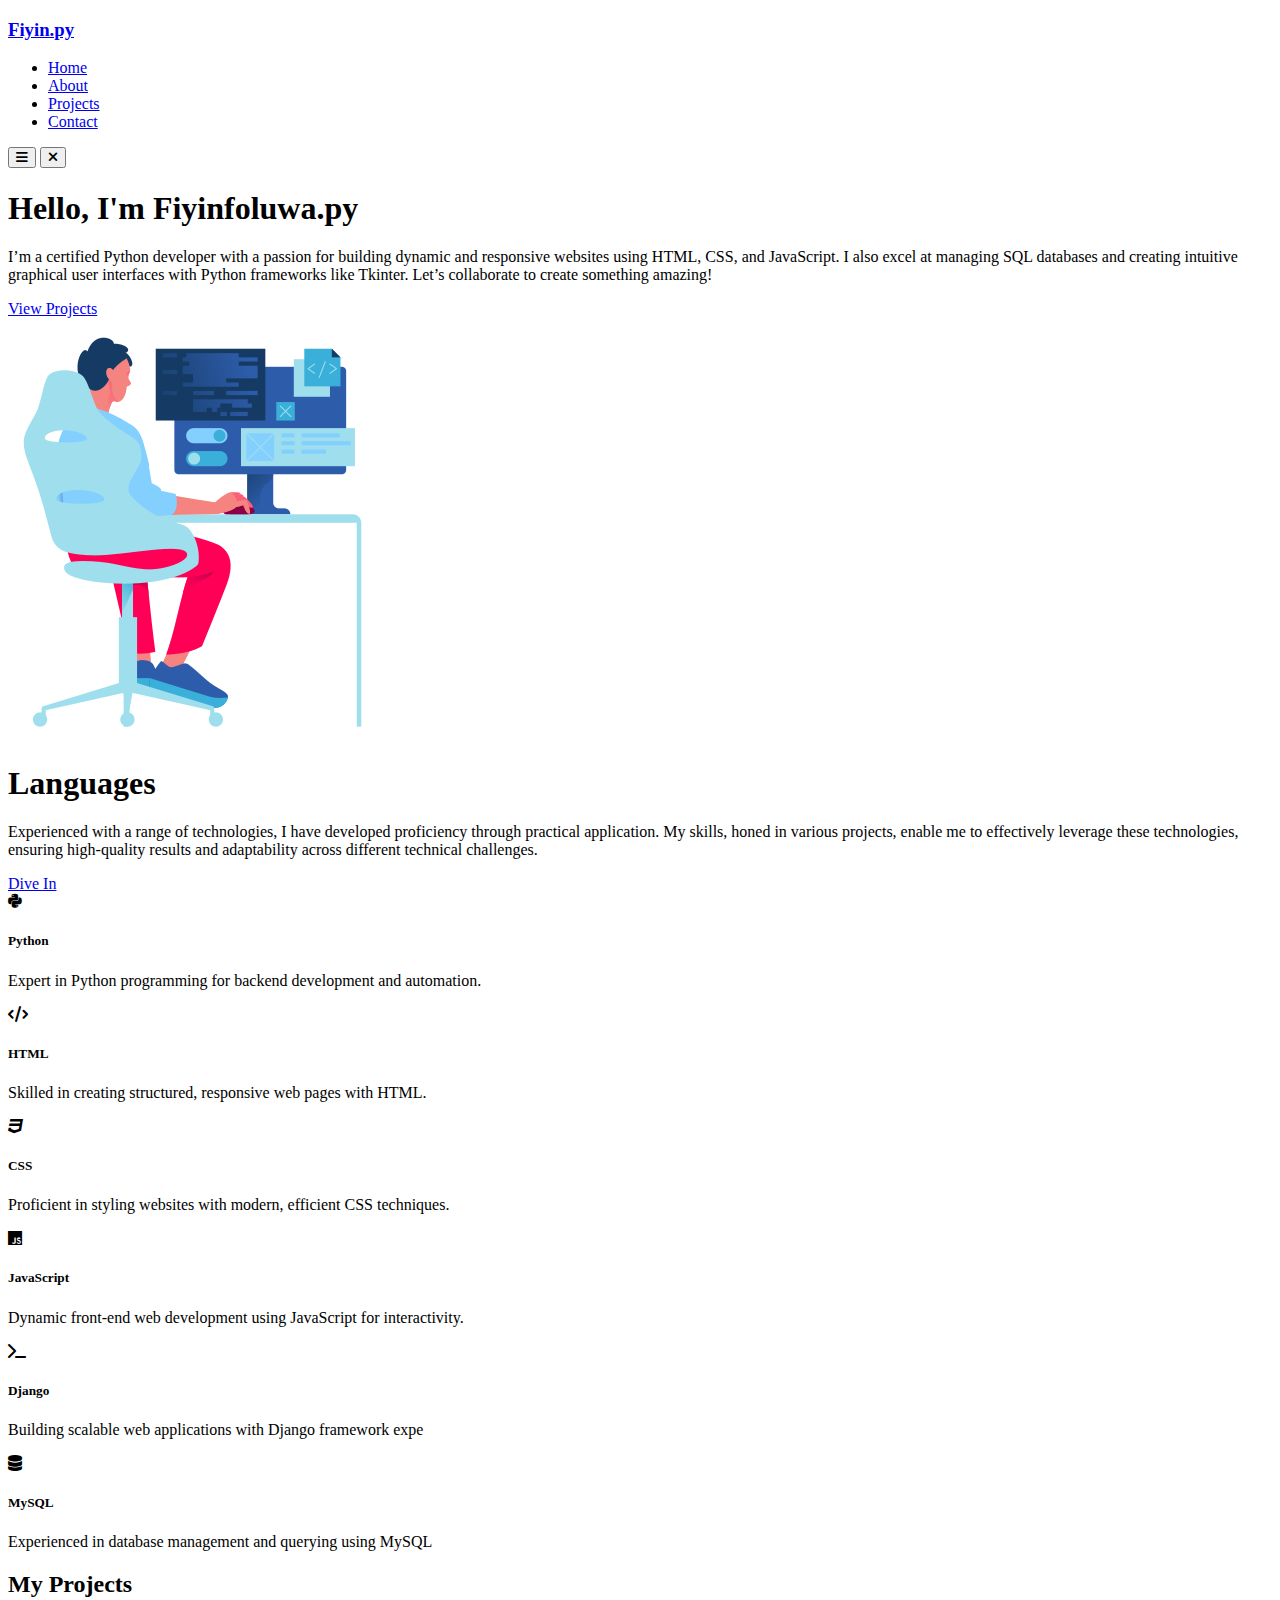
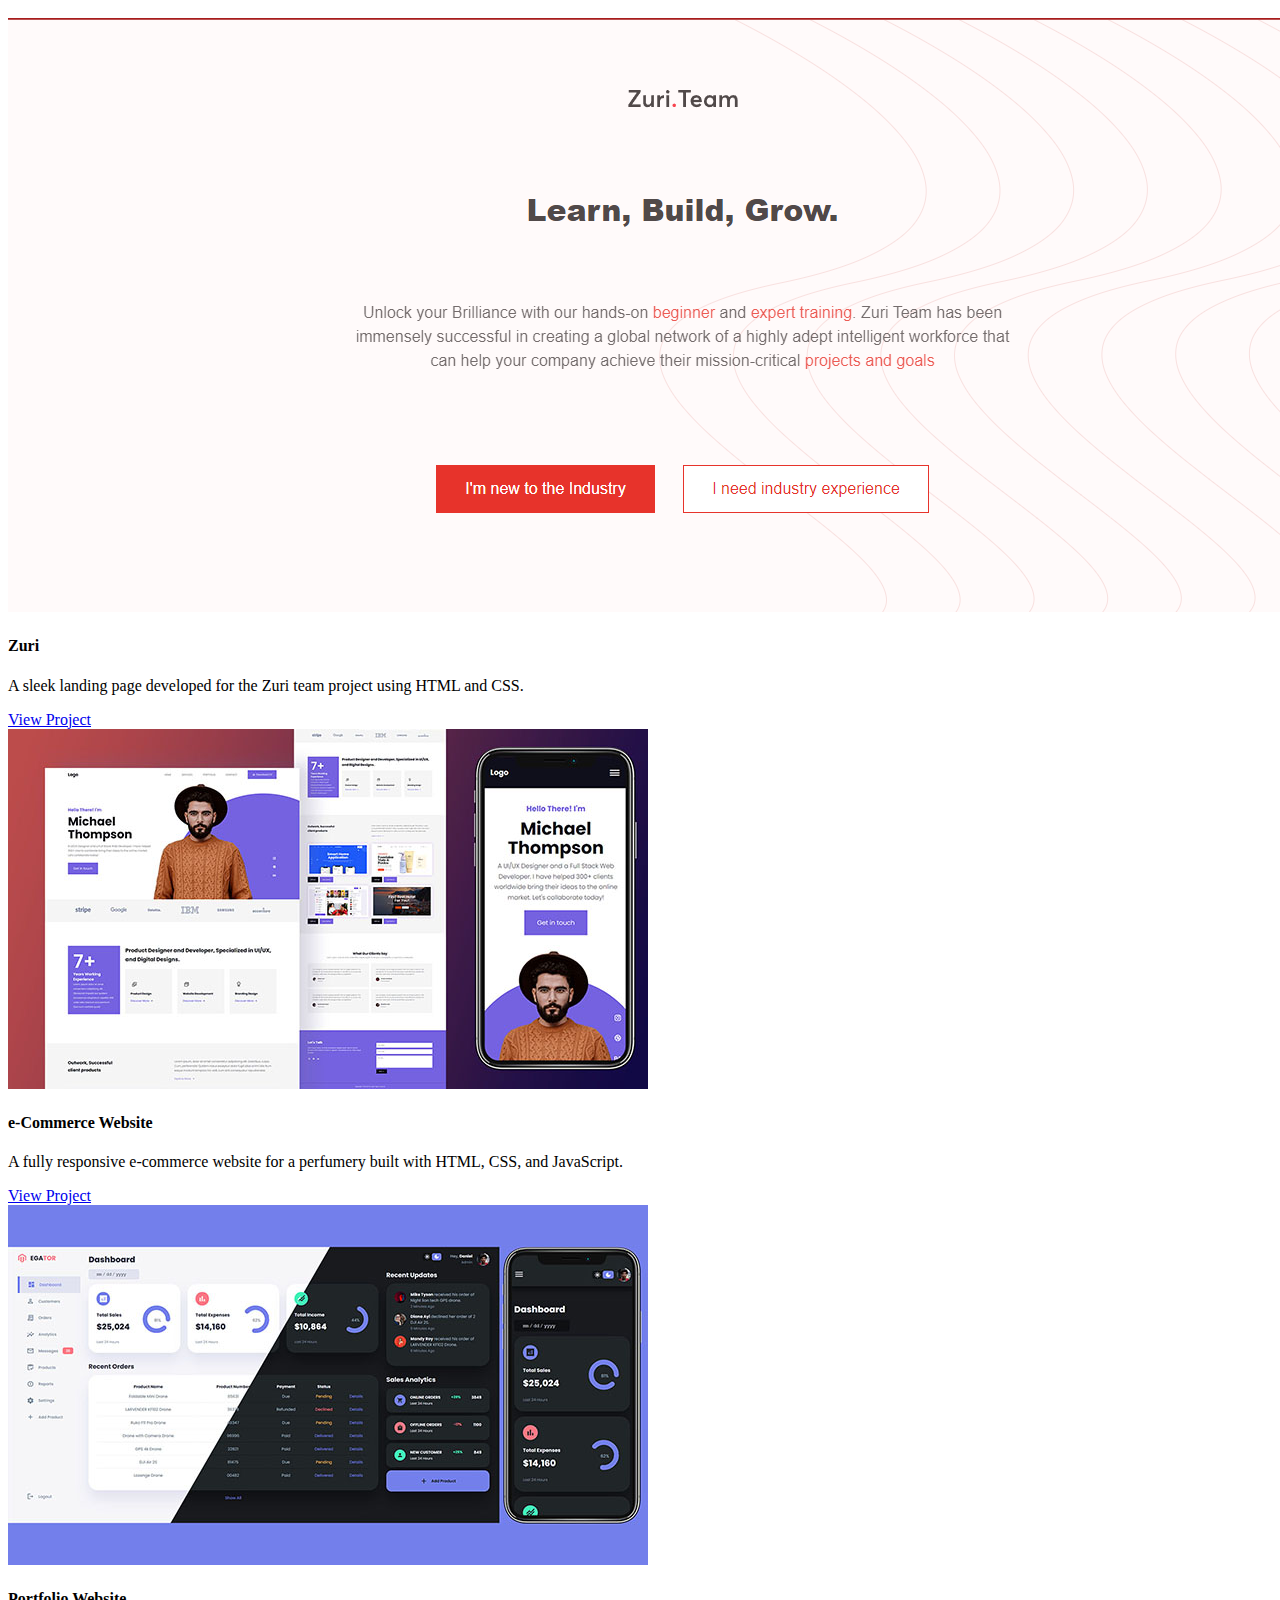
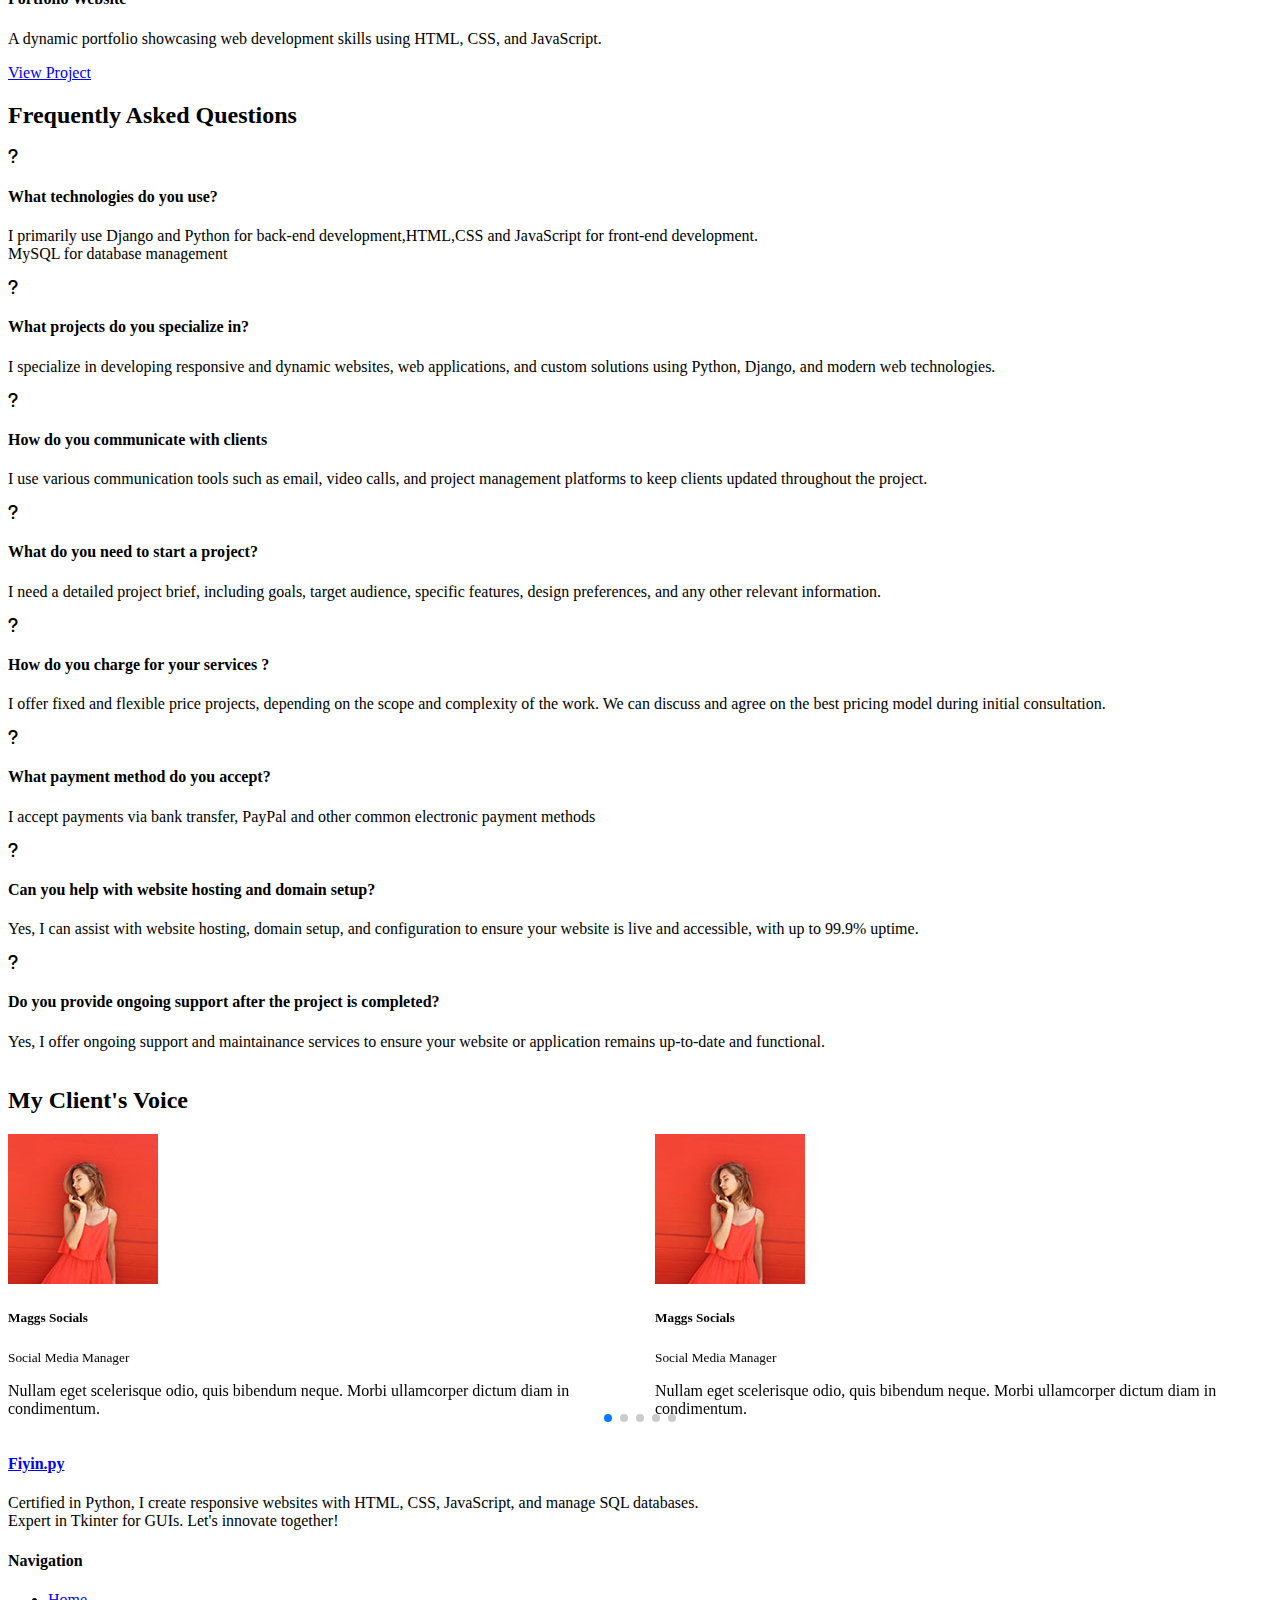
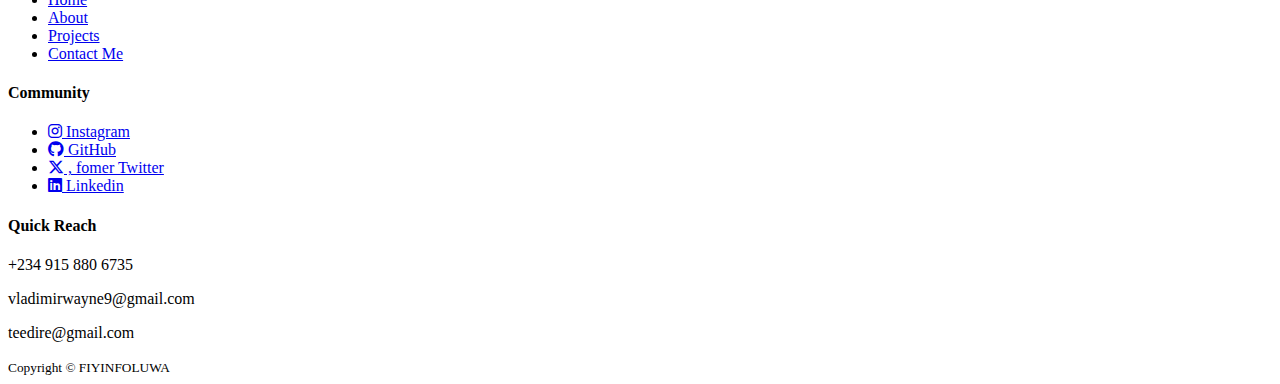
==== index.html @ 27f35bec "1st test run" ====
<!DOCTYPE html>
<html>

<head lang="en">
    <meta charset="utf-8">
    <meta http-equiv="X-UA-Compatible" content="IE=edge">
    <title>Fiyin - Home Page</title>
    <meta name="description" content="">
    <meta name="viewport" content="width=device-width, initial-scale=1">

    <!--font awesome cdn link-->
    <link rel="stylesheet" href="//cdnjs.cloudflare.com/ajax/libs/font-awesome/6.6.0/css/all.min.css">
    <!---Google fonts-->
    <style>
        @import url('https://fonts.googleapis.com/css2?family=Montserrat:ital,wght@0,100..900;1,100..900&display=swap');
    </style>
    <!--swiper js CDN-->
    <link rel="stylesheet" href="https://cdn.jsdelivr.net/npm/swiper@11/swiper-bundle.min.css" />


    <!-- CSS StyleSheet -->
    <link rel="stylesheet" href="/css/style.css">

</head>

<body>
    <nav>
        <div class="container nav__container">
            <a href="index.html">
                <h3>Fiyin.py</h3>
            </a>
            <ul class="nav__menu">
                <li><a href="index.html">Home</a></li>
                <li><a href="about.html">About</a></li>
                <li><a href="projects.html">Projects</a></li>
                <li><a href="contactMe.html">Contact</a></li>
            </ul>
            <button id="open_menu_icon"><i class="fa-solid fa-bars"></i></button>
            <button id="close_menu_icon"><i class="fa-solid fa-xmark"></i></button>
        </div>
    </nav>

    <!---------HEADER----------->
    <header>
        <div class="container header__container">
            <div class="header__left">
                <h1>Hello, I'm Fiyinfoluwa.py</h1>
                <p>I’m a certified Python developer with a passion for building dynamic and responsive websites using
                    HTML, CSS, and JavaScript. I also excel at managing SQL databases and creating intuitive graphical
                    user interfaces with Python frameworks like Tkinter. Let’s collaborate to create something amazing!
                </p>
                <a href="projects.html" class="btn btn-primary">View Projects</a>
            </div>
            <div class="header__right">
                <div class="header__right-image">
                    <img src="./images/headerIMG1.png" alt="">
                </div>
            </div>
        </div>
    </header>

    <!---------CATEGORIES----------->
    <section class="categories">
        <div class="container categories_container">
            <div class="categories_left">
                <h1>Languages</h1>
                <p>
                    Experienced with a range of technologies, I have developed proficiency through practical
                    application. My skills, honed in various projects, enable me to effectively leverage these
                    technologies, ensuring high-quality results and adaptability across different technical challenges.
                </p>
                <a href="about.html" class="btn btn-primary">Dive In</a>
            </div>
            <div class="categories_right">
                <article class="category">
                    <span class="category-icon"><i class="fab fa-python"></i></span>
                    <h5>Python</h5>
                    <p>Expert in Python programming for backend development and automation.</p>
                </article>


                <article class="category">
                    <span class="category-icon"><i class="fa-sharp fa-solid fa-code"></i></span>
                    <h5>HTML</h5>
                    <p>Skilled in creating structured, responsive web pages with HTML.</p>
                </article>


                <article class="category">
                    <span class="category-icon"><i class="fa-brands fa-css3"></i></span>
                    <h5>CSS</h5>
                    <p>Proficient in styling websites with modern, efficient CSS techniques.</p>
                </article>


                <article class="category">
                    <span class="category-icon"><i class="fa-brands fa-js"></i></span>
                    <h5>JavaScript</h5>
                    <p>Dynamic front-end web development using JavaScript for interactivity.</p>
                </article>


                <article class="category">
                    <span class="category-icon"><i class="fa-solid fa-terminal"></i></span>
                    <h5>Django</h5>
                    <p>Building scalable web applications with Django framework expe</p>
                </article>


                <article class="category">
                    <span class="category-icon"><i class="fa-solid fa-database"></i></span>
                    <h5>MySQL</h5>
                    <p>Experienced in database management and querying using MySQL</p>
                </article>
            </div>
        </div>
    </section>

    <!---------PROJECTS DONE----------->
    <section class="projects_done">
        <h2>My Projects</h2>
        <div class="container projects_container">
            <article class="projects">
                <div class="projects_snapshot">
                    <img src="./images/zuriTeam.png" alt="snapshot of a project">
                </div>
                <div class="project_info">
                    <h4>Zuri </h4>
                    <p>
                        A sleek landing page developed for the Zuri team project using HTML and CSS.
                    </p>
                    <a href="https://fiyinfoluwapy.github.io/zuriWebsiteFrontendTask/" class="btn btn-primary" target="_blank">View Project</a>
                </div>
            </article>

            <article class="projects">
                <div class="projects_snapshot">
                    <img src="./images/course2.jpg" alt="snapshot of a project">
                </div>
                <div class="project_info">
                    <h4>e-Commerce Website</h4>
                    <p>A fully responsive e-commerce website for a perfumery built with HTML, CSS, and JavaScript.</p>
                    <a href="projects.html" class="btn btn-primary">View Project</a>
                </div>
            </article>

            <article class="projects">
                <div class="projects_snapshot">
                    <img src="./images/course3.jpg" alt="snapshot of a project">
                </div>
                <div class="project_info">
                    <h4> Portfolio Website</h4>
                    <p>A dynamic portfolio showcasing web development skills using HTML, CSS, and JavaScript.

                    </p>
                    <a href="projects.html" class="btn btn-primary">View Project</a>
                </div>
            </article>
        </div>
    </section>

    <!---------PROJECTS DONE----------->
    <section class="faqs">
        <h2>Frequently Asked Questions</h2>
        <div class="container faqs_container">
            <article class="faq  ">
                <div class="faq-icon"><i class="fa-solid fa-question"></i></div>
                <div class="question-answer">
                    <h4>What technologies do you use?</h4>
                    <p>
                        I primarily use Django and Python for back-end development,HTML,CSS and JavaScript for front-end
                        development. <br> MySQL for database management
                    </p>
                </div>
            </article>

            <article class="faq ">
                <div class="faq-icon"><i class="fa-solid fa-question"></i></div>
                <div class="question-answer">
                    <h4>What projects do you specialize in?</h4>

                    <p>
                        I specialize in developing responsive and dynamic websites, web applications, and custom
                        solutions using Python, Django, and modern web technologies.

                    </p>
                </div>
            </article>

            <article class="faq  ">
                <div class="faq-icon"><i class="fa-solid fa-question"></i></div>
                <div class="question-answer">
                    <h4>How do you communicate with clients</h4>
                    <p>
                        I use various communication tools such as email, video calls, and project management platforms
                        to keep clients updated throughout the project.

                    </p>
                </div>
            </article>

            <article class="faq  ">
                <div class="faq-icon"><i class="fa-solid fa-question"></i></div>
                <div class="question-answer">
                    <h4>What do you need to start a project?</h4>
                    <p>
                        I need a detailed project brief, including goals, target audience, specific features, design
                        preferences, and any other relevant information.

                    </p>
                </div>
            </article>

            <article class="faq ">
                <div class="faq-icon"><i class="fa-solid fa-question"></i></div>
                <div class="question-answer">
                    <h4>How do you charge for your services ?</h4>
                    <p>
                        I offer fixed and flexible price projects, depending on the scope and complexity of the work. We
                        can discuss and agree on the best pricing model during initial consultation.

                    </p>
                </div>
            </article>

            <article class="faq ">
                <div class="faq-icon"><i class="fa-solid fa-question"></i></div>
                <div class="question-answer">
                    <h4>What payment method do you accept?</h4>
                    <p>
                        I accept payments via bank transfer, PayPal and other common electronic payment methods

                    </p>
                </div>
            </article>

            <article class="faq  ">
                <div class="faq-icon"><i class="fa-solid fa-question"></i></div>
                <div class="question-answer">
                    <h4>Can you help with website hosting and domain setup?</h4>
                    <p>
                        Yes, I can assist with website hosting, domain setup, and configuration to ensure your website
                        is live and accessible, with up to 99.9% uptime.
                    </p>
                </div>
            </article>

            <article class="faq ">
                <div class="faq-icon"><i class="fa-solid fa-question"></i></div>
                <div class="question-answer">
                    <h4>Do you provide ongoing support after the project is completed?</h4>
                    <p>
                        Yes, I offer ongoing support and maintainance services to ensure your website or application
                        remains up-to-date and functional.
                    </p>
                </div>
            </article>
        </div>
    </section>

    <!---testimonials -->
    <section class="container testimonials_container ">
        <div class="swiper mySwiper">
            <h2>My Client's Voice</h2>
            <div class="swiper-wrapper">
                <article class="testimonial swiper-slide">
                    <div class="avatar">
                        <img src="./images/avatar6.jpg" alt="client avatar">
                    </div>
                    <div class="testimonial_info">
                        <h5>Maggs Socials</h5>
                        <small>Social Media Manager</small>
                    </div>
                    <div class="testimony">
                        <p>
                            Nullam eget scelerisque odio, quis bibendum neque. Morbi ullamcorper dictum diam in
                            condimentum.
                        </p>
                    </div>
                </article>

                <article class="testimonial swiper-slide">
                    <div class="avatar">
                        <img src="./images/avatar6.jpg" alt="client avatar">
                    </div>
                    <div class="testimonial_info">
                        <h5>Maggs Socials</h5>
                        <small>Social Media Manager</small>
                    </div>
                    <div class="testimony">
                        <p>
                            Nullam eget scelerisque odio, quis bibendum neque. Morbi ullamcorper dictum diam in
                            condimentum.
                        </p>
                    </div>
                </article>

                <article class="testimonial swiper-slide">
                    <div class="avatar">
                        <img src="./images/avatar6.jpg" alt="client avatar">
                    </div>
                    <div class="testimonial_info">
                        <h5>Maggs Socials</h5>
                        <small>Social Media Manager</small>
                    </div>
                    <div class="testimony">
                        <p>
                            Nullam eget scelerisque odio, quis bibendum neque. Morbi ullamcorper dictum diam in
                            condimentum.
                        </p>
                    </div>
                </article>

                <article class="testimonial swiper-slide">
                    <div class="avatar">
                        <img src="./images/avatar6.jpg" alt="client avatar">
                    </div>
                    <div class="testimonial_info">
                        <h5>Maggs Socials</h5>
                        <small>Social Media Manager</small>
                    </div>
                    <div class="testimony">
                        <p>
                            Nullam eget scelerisque odio, quis bibendum neque. Morbi ullamcorper dictum diam in
                            condimentum.
                        </p>
                    </div>
                </article>

                <article class="testimonial swiper-slide">
                    <div class="avatar">
                        <img src="./images/avatar6.jpg" alt="client avatar">
                    </div>
                    <div class="testimonial_info">
                        <h5>Maggs Socials</h5>
                        <small>Social Media Manager</small>
                    </div>
                    <div class="testimony">
                        <p>
                            Nullam eget scelerisque odio, quis bibendum neque. Morbi ullamcorper dictum diam in
                            condimentum.
                        </p>
                    </div>
                </article>


                <article class="testimonial swiper-slide">
                    <div class="avatar">
                        <img src="./images/avatar6.jpg" alt="client avatar">
                    </div>
                    <div class="testimonial_info">
                        <h5>Maggs Socials</h5>
                        <small>Social Media Manager</small>
                    </div>
                    <div class="testimony">
                        <p>
                            Nullam eget scelerisque odio, quis bibendum neque. Morbi ullamcorper dictum diam in
                            condimentum.
                        </p>
                    </div>
                </article>
            </div>
            <div class="swiper-pagination"></div>
        </div>
    </section>
    <!---Footer -->
    <footer>
        <div class="container footer_container">
            <div class="footer_1">
                <h4><a href="index.html" class="footer_logo">Fiyin.py</a></h4>
                <p>
                    Certified in Python, I create responsive websites with HTML, CSS, JavaScript, and manage SQL
                    databases. <br> Expert in Tkinter for GUIs. Let's innovate together!
                </p>
            </div>
            <div class="footer_2">
                <h4>Navigation</h4>
                <ul class="navigation_links">
                    <li><a href="index.html">Home</a></li>
                    <li><a href="about.html">About</a></li>
                    <li><a href="projects.html">Projects</a></li>
                    <li><a href="contactMe.html">Contact Me</a></li>
                </ul>
            </div>
            <div class="footer_3">
                <h4>Community</h4>
                <ul class="social_media">
                    <li><a href="https://www.instagram.com/vladimirwayne9/" target="_blank"><i
                                class="fa-brands fa-instagram"></i> Instagram</a></li>
                    <li><a href="https://github.com/fiyinfoluwapy" target="_blank"><i class="fa-brands fa-github"></i>
                            GitHub</a></li>
                    <li><a href="https://x.com/FiyinfoluwaPy" target="_blank"><i class="fa-brands fa-x-twitter"></i> ,
                            fomer Twitter</a></li>
                    <li> <a href="https://www.linkedin.com/in/ad-fiyinfoluwa-py09/" target="_blank"><i
                                class="fa-brands fa-linkedin"></i> Linkedin</a></li>
                </ul>
            </div>
            <div class="footer_4">
                <h4>Quick Reach</h4>
                <div>
                    <p>+234 915 880 6735</p>
                    <p>vladimirwayne9@gmail.com</p>
                    <p>teedire@gmail.com</p>
                </div>
            </div>

        </div>
        <div class="footer_copyright">
            <small>Copyright &copy; FIYINFOLUWA </small>
        </div>

    </footer>


    <script src="main.js" async defer></script>
    <!-- Swiper JS -->
    <script src="https://cdn.jsdelivr.net/npm/swiper@11/swiper-bundle.min.js"></script>

    <!-- Initialize Swiper -->
    <script>
        var swiper = new Swiper(".mySwiper", {
            slidesPerView: 1,
            spaceBetween: 30,
            pagination: {
                el: ".swiper-pagination",
                clickable: true,
            },
            //breakpoint for when window is >= 600px
            breakpoints: {
                600: {
                    slidesPerView: 2,
                }
            }
        });
    </script>




</body>

</html>
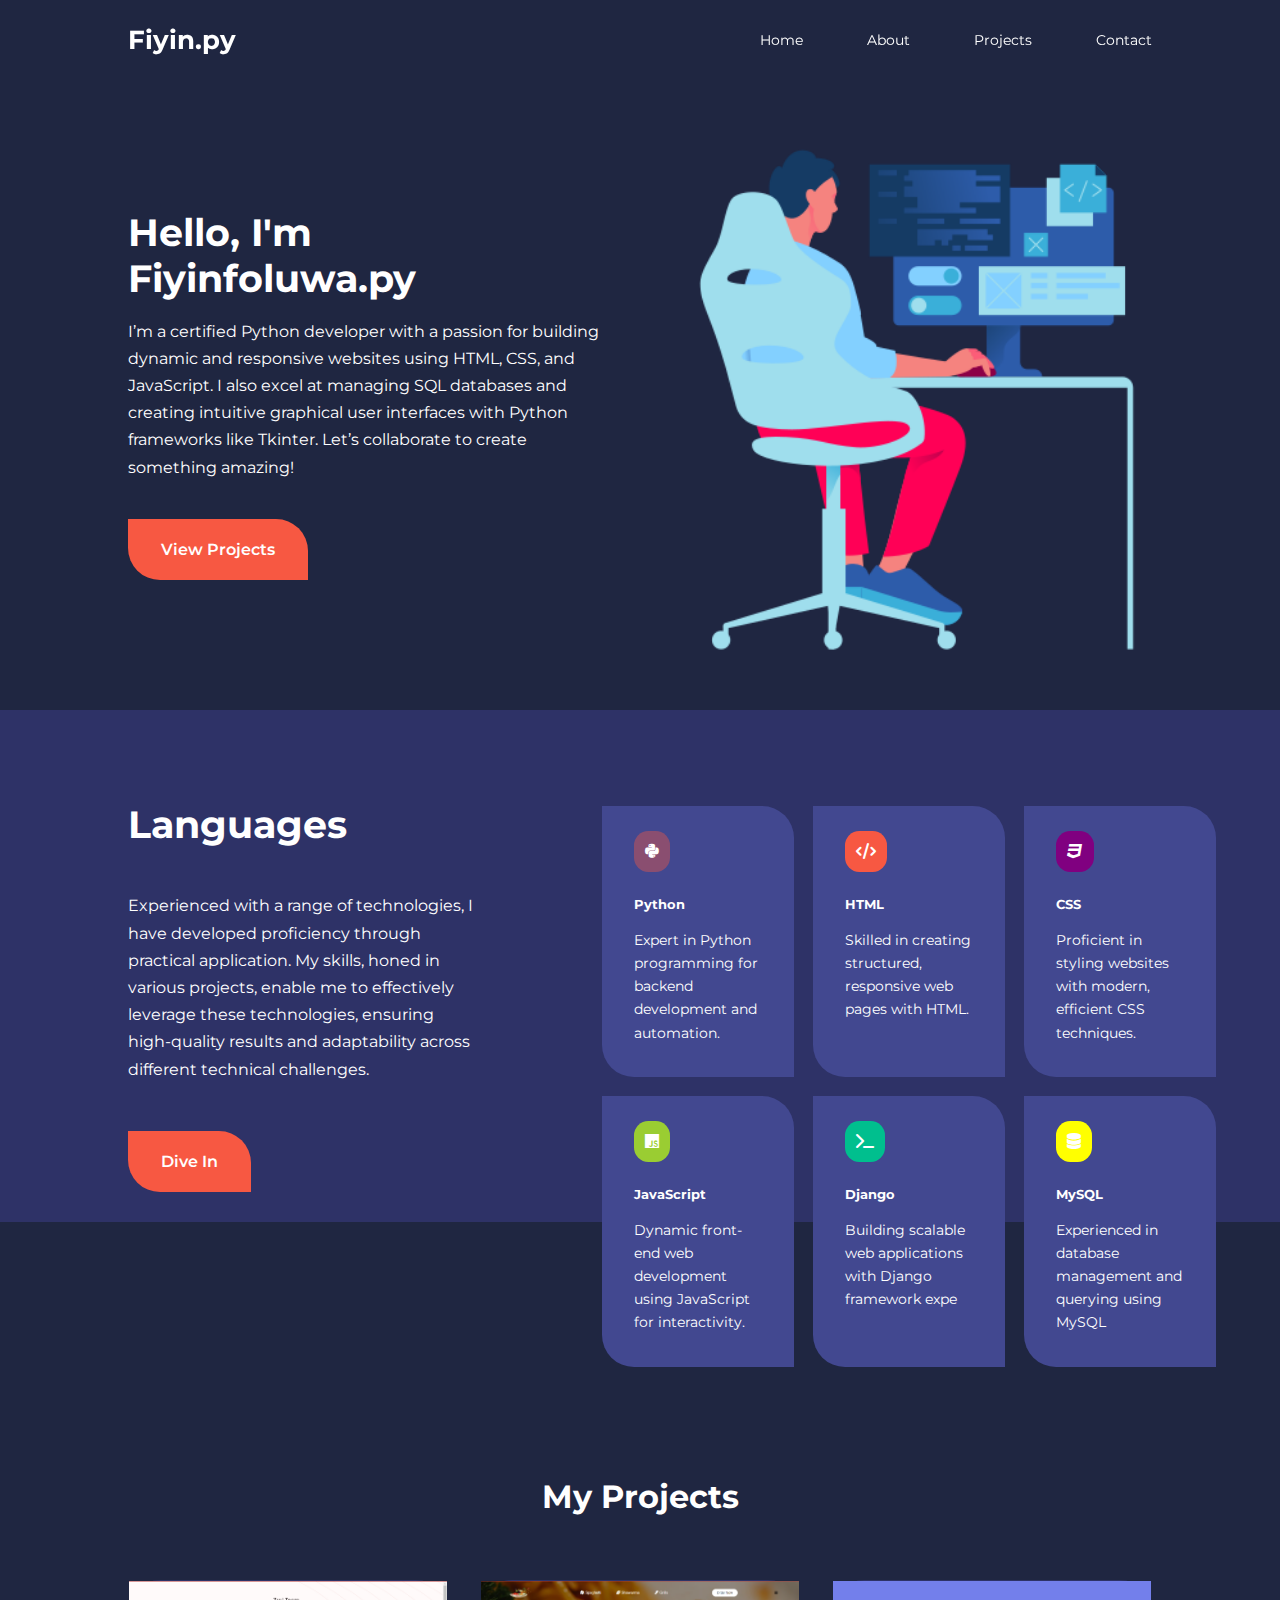
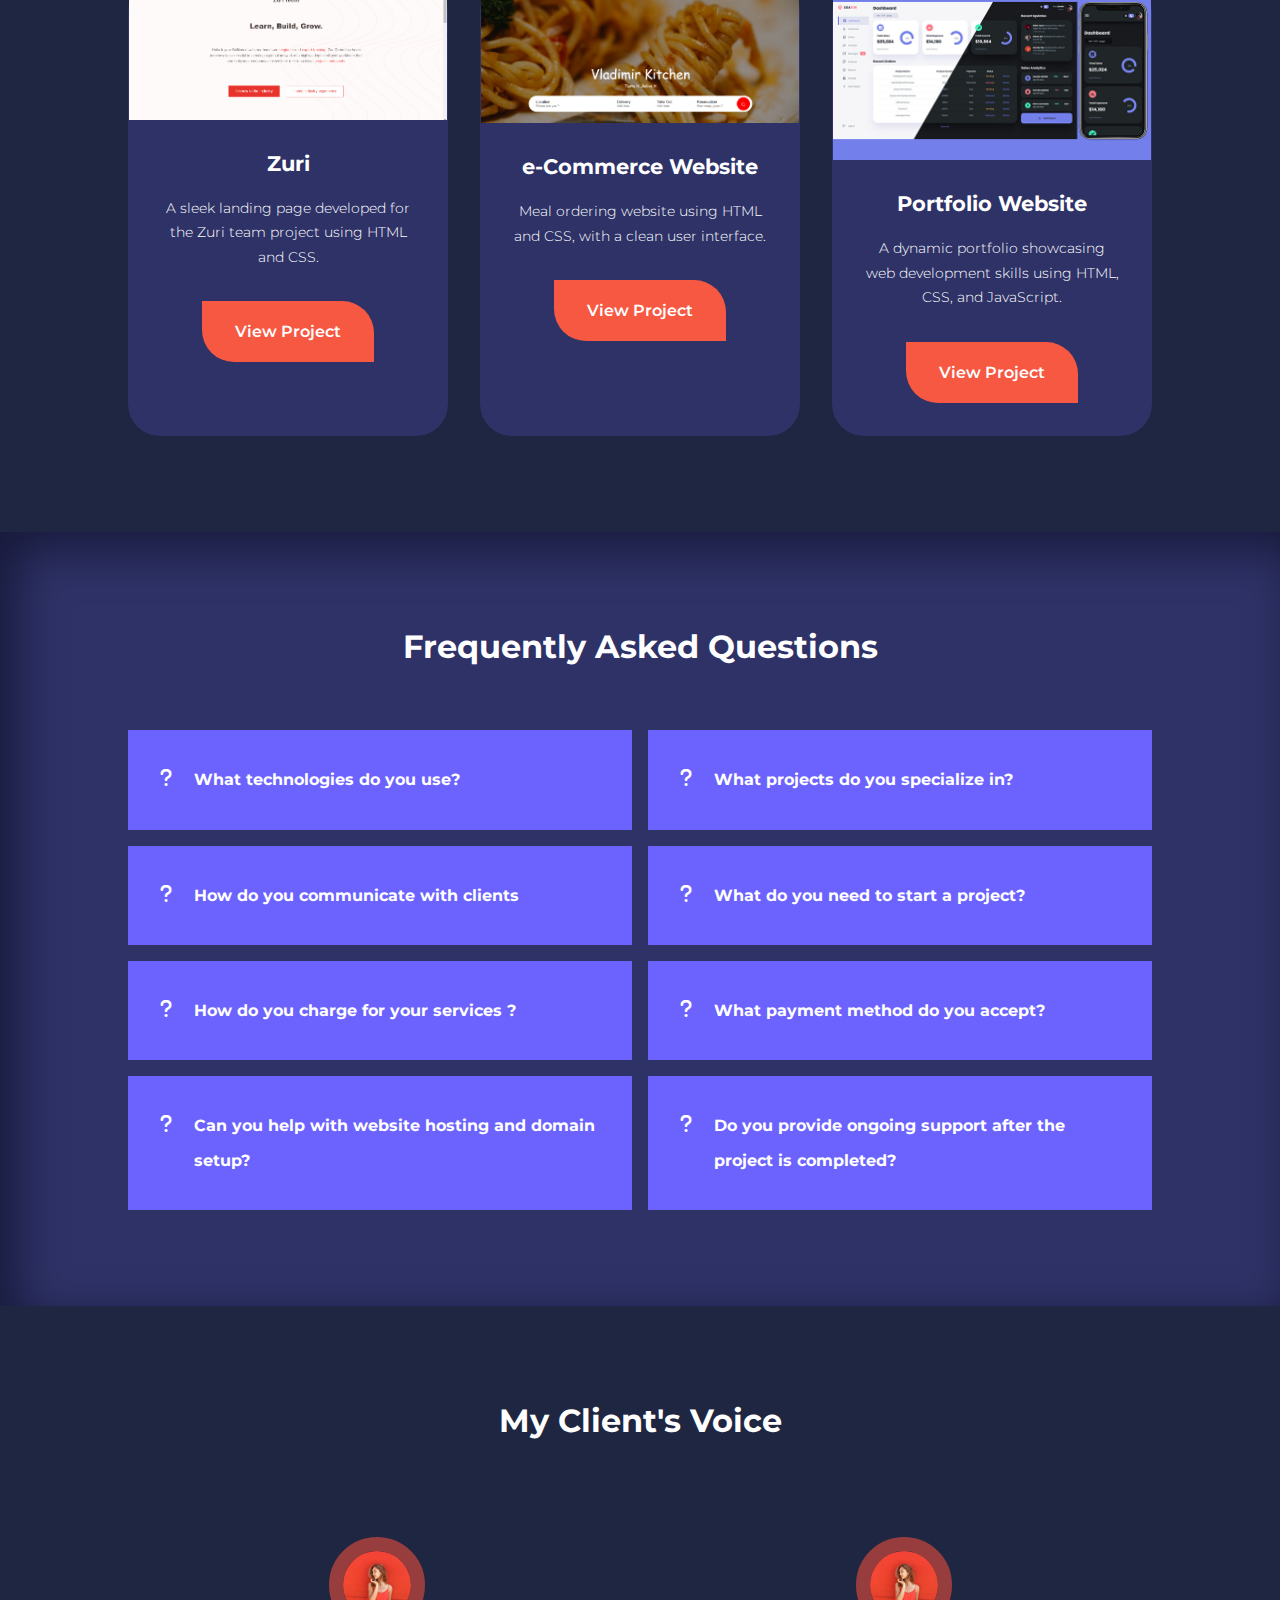
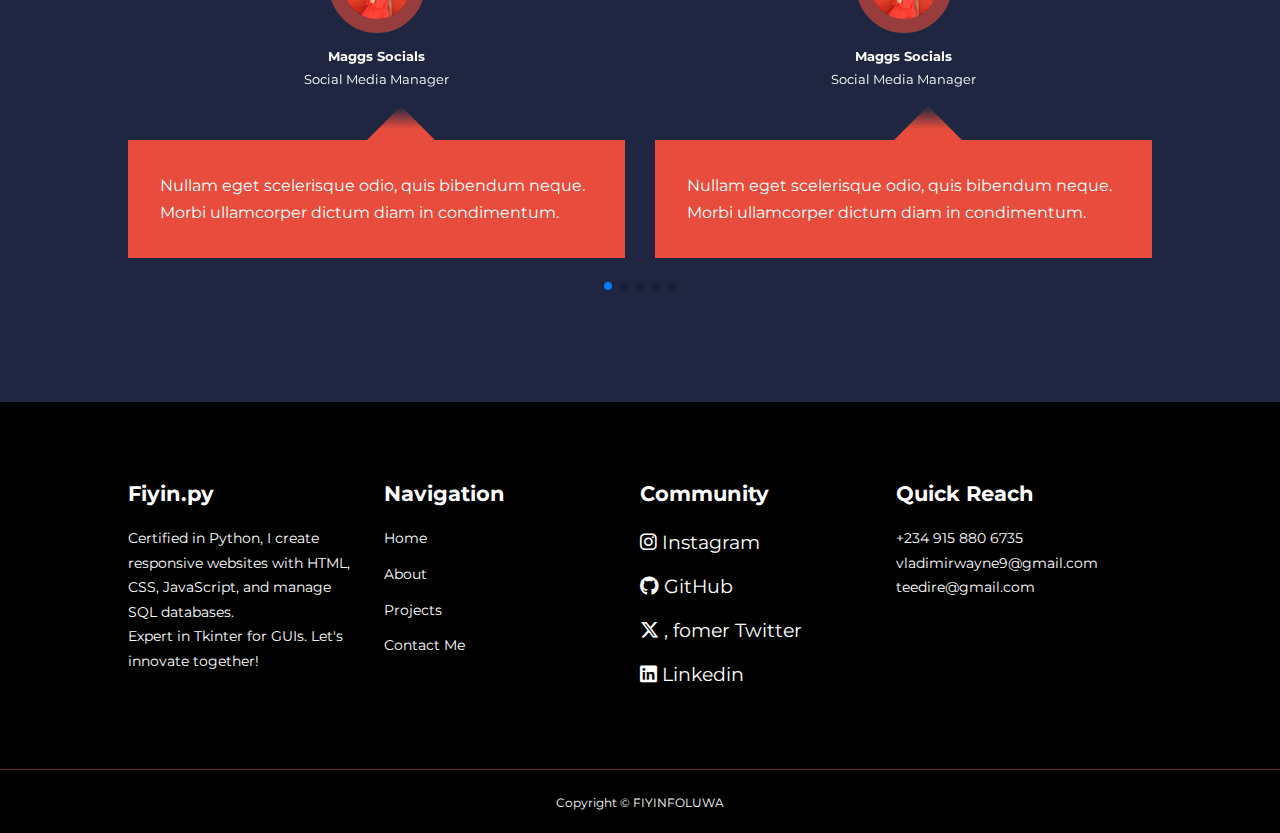
==== commit 85433bbc: "project linking" ====
--- a/index.html
+++ b/index.html
@@ -19,7 +19,7 @@
 
 
     <!-- CSS StyleSheet -->
-    <link rel="stylesheet" href="/css/style.css">
+    <link rel="stylesheet" href="style.css">
 
 </head>
 
@@ -122,7 +122,7 @@
         <div class="container projects_container">
             <article class="projects">
                 <div class="projects_snapshot">
-                    <img src="./images/zuriTeam.png" alt="snapshot of a project">
+                    <img src="./images/zuriTeam.png" alt="snapshot of the zuriTeam project">
                 </div>
                 <div class="project_info">
                     <h4>Zuri </h4>
@@ -135,18 +135,18 @@
 
             <article class="projects">
                 <div class="projects_snapshot">
-                    <img src="./images/course2.jpg" alt="snapshot of a project">
+                    <img src="./images/vladKitchenHeader.png" alt="snapshot of the  e-Commerce project" >
                 </div>
                 <div class="project_info">
                     <h4>e-Commerce Website</h4>
-                    <p>A fully responsive e-commerce website for a perfumery built with HTML, CSS, and JavaScript.</p>
-                    <a href="projects.html" class="btn btn-primary">View Project</a>
+                    <p>Meal ordering website using HTML and CSS, with a clean user interface.</p>
+                    <a href="https://fiyinfoluwapy.github.io/vladimirKitchenProject/" class="btn btn-primary" target="_blank">View Project</a>
                 </div>
             </article>
 
             <article class="projects">
                 <div class="projects_snapshot">
-                    <img src="./images/course3.jpg" alt="snapshot of a project">
+                    <img src="./images/course3.jpg" alt="snapshot of the project">
                 </div>
                 <div class="project_info">
                     <h4> Portfolio Website</h4>
--- a/style.css
+++ b/style.css
@@ -0,0 +1,646 @@
+* {
+    margin: 0;
+    padding: 0;
+    border: 0;
+    outline: 0;
+    text-decoration: none;
+    list-style: none;
+    box-sizing: border-box;
+}
+
+:root {
+    --color-primary: #6c63ff;
+    --color-success: #00bf8e;
+    --color-warning: #f7c94b;
+    --color-danger: #f75842;
+    --color-danger-variant: rgba(247, 88, 66, 0.4);
+    --color-white: #fff;
+    --color-light: rgba(255, 255, 255, 0.7);
+    --color-black: #000;
+    --color-bg: #1f2641;
+    --color-bg1: #2e3267;
+    --color-bg2: #424890;
+
+    --container-width-lg: 80%;
+    --container-width-md: 90%;
+    --container-width-sm: 94%;
+
+    --transition: all 400ms ease;
+}
+
+body {
+    font-family: "Montserrat", sans-serif;
+    line-height: 1.7;
+    color: var(--color-white);
+    background: var(--color-bg);
+}
+
+.container {
+    width: var(--container-width-lg);
+    margin: 0 auto;
+    /*this put the container in the middle*/
+}
+
+section {
+    padding: 6rem 0;
+}
+
+section h2 {
+    text-align: center;
+    margin-bottom: 4rem;
+}
+
+h1,
+h2,
+h3,
+h4,
+h5 {
+    line-height: 1.2;
+}
+
+h1 {
+    font-size: 2.4rem;
+}
+
+h2 {
+    font-size: 2rem;
+}
+
+h3 {
+    font-size: 1.6rem;
+}
+
+h4 {
+    font-size: 1.3rem;
+}
+
+a {
+    color: var(--color-white);
+}
+
+img {
+    width: 100%;
+    display: block;
+    object-fit: cover;
+}
+
+.btn {
+    display: inline-block;
+    background: var(--color-white);
+    color: var(--color-black);
+    padding: 1rem 2rem;
+    border: 1px solid transparent;
+    font-weight: 600;
+    transition: var(--transition);
+    border-radius: 0 2rem 0 2rem;
+}
+
+.btn:hover {
+    background: transparent;
+    color: var(--color-white);
+    border-color: var(--color-white);
+    border-radius: 2rem 0 2rem 0;
+}
+
+.btn-primary {
+    background: var(--color-danger);
+    color: var(--color-white);
+}
+
+/*=================NAV BAR STYLING===============*/
+
+nav {
+    background: transparent;
+    width: 100vw;
+    height: 5rem;
+    position: fixed;
+    top: 0;
+    z-index: 11;
+}
+
+/*=================CHANGE NAV BAR STYLE ON SCROLL Y AXIS  ===============*/
+.window-scroll {
+    background: var(--color-primary);
+    box-shadow: 0 1rem 2rem rgba(0, 0, 0, 0.2);
+
+}
+
+.nav__container {
+    height: 5rem;
+    display: flex;
+    justify-content: space-between;
+    align-items: center;
+}
+
+nav button {
+    display: none;
+}
+
+.nav__menu {
+    display: flex;
+    align-items: center;
+    gap: 4rem;
+}
+
+.nav__menu a {
+    font-size: 0.9rem;
+    transition: var(--transition);
+}
+
+.nav__menu a:hover {
+    color: var(--color-bg2);
+}
+
+/*=================HEADER STYLING===============*/
+
+header {
+    position: relative;
+    top: 5rem;
+    overflow: hidden;
+    height: 70vh;
+    margin-bottom: 5rem;
+}
+
+.header__container {
+    display: grid;
+    grid-template-columns: 1fr 1fr;
+    align-items: center;
+    gap: 5rem;
+    height: 100%;
+}
+
+.header__left p {
+    margin: 1rem 0 2.4rem;
+}
+
+/*=================Languages/Tech STYLING===============*/
+.categories {
+    background: var(--color-bg1);
+    height: 32rem;
+
+}
+
+.categories h1 {
+    line-height: 1;
+    margin-bottom: 3rem;
+}
+
+.categories_container {
+    display: grid;
+    grid-template-columns: 40% 60%;
+    gap: 4rem;
+}
+
+.categories_left {
+    margin-right: 4rem;
+}
+
+.categories_left p {
+    margin: 1rem 0 3rem;
+}
+
+.categories_right {
+    display: grid;
+    grid-template-columns: repeat(3, 1fr);
+    gap: 1.2rem;
+}
+
+.category {
+    background: var(--color-bg2);
+    padding: 2rem;
+    border-radius: 0 2rem 0 2rem;
+    transition: var(--transition);
+}
+
+.category:hover {
+    border-radius: 2rem 0 2rem 0;
+    box-shadow: 0 1rem 0 1rem rgba(0, 0, 0, 0.3);
+}
+
+.category-icon {
+    background: var(--color-primary);
+    padding: 0.7rem;
+    border-radius: 0.9rem;
+}
+
+.category h5 {
+    margin: 2rem 0 1rem;
+}
+
+.category p {
+    font-size: 0.85rem;
+}
+
+.category:nth-child(1) .category-icon {
+    background: var(--color-danger-variant);
+}
+
+.category:nth-child(2) .category-icon {
+    background: var(--color-danger);
+}
+
+.category:nth-child(3) .category-icon {
+    background: purple;
+}
+
+.category:nth-child(4) .category-icon {
+    background: yellowgreen;
+}
+
+.category:nth-child(5) .category-icon {
+    background: var(--color-success);
+}
+
+.category:nth-child(6) .category-icon {
+    background: yellow;
+}
+
+/*=================PROJECTS DONE STYLING===============*/
+.projects_done {
+    margin-top: 10rem;
+}
+
+.projects_container {
+    display: grid;
+    grid-template-columns: repeat(3, 1fr);
+    gap: 2rem;
+}
+
+.projects {
+    background: var(--color-bg1);
+    text-align: center;
+    border: 1px solid transparent;
+    border-radius: 2rem;
+}
+
+.projects:hover {
+    background: transparent;
+    border-color: var(--color-primary);
+    transition: var(--transition);
+    border: transparent;
+}
+
+.project_info {
+    padding: 2rem;
+}
+
+.project_info p {
+    margin: 1.2rem 0 2rem;
+    font-size: 0.9rem;
+    font-weight: 300;
+}
+
+/*=================FAQ  STYLING===============*/
+.faqs {
+    background: var(--color-bg1);
+    box-shadow: inset 1rem 1rem 3rem rgba(0, 0, 14, 0.5);
+}
+
+.faqs_container {
+    display: grid;
+    grid-template-columns: 1fr 1fr;
+    gap: 1rem;
+}
+
+.faq {
+    padding: 2rem;
+    display: flex;
+    align-items: center;
+    gap: 1.4rem;
+    height: fit-content;
+    background: var(--color-primary);
+    cursor: pointer;
+}
+
+.faq h4 {
+    font-size: 1rem;
+    line-height: 2.2;
+}
+
+.faq-icon {
+    align-self: flex-start;
+    font-size: 1.2rem;
+}
+
+.faq p {
+    margin-top: 0.8rem;
+    display: none;
+}
+
+.faq.open p {
+    display: block;
+}
+
+/*=================TESTIMONIALS STYLING===============*/
+
+.testimonial_container {
+    overflow-x: hidden;
+    position: relative;
+    margin-bottom: 5rem;
+}
+
+.testimonial {
+    padding-top: 2rem;
+}
+
+.avatar {
+    width: 6rem;
+    height: 6rem;
+    border-radius: 50%;
+    overflow: hidden;
+    margin: 0 auto 1rem;
+    border: 0.9rem solid rgba(231, 76, 60, 0.6);
+}
+
+.testimonial_info {
+    text-align: center;
+}
+
+.testimony {
+    background: rgba(231, 76, 60, 3);
+    padding: 2rem;
+    margin-top: 3rem;
+    margin-bottom: 3rem;
+    position: relative;
+}
+
+.testimony::before {
+    content: "";
+    display: block;
+    background: linear-gradient(135deg, transparent, rgba(231, 76, 60, 3),
+            rgba(231, 76, 60, 4),
+            rgba(231, 75, 61, 5));
+    position: absolute;
+    width: 3rem;
+    height: 3rem;
+    left: 50%;
+    top: -1.5rem;
+    transform: rotate(45deg);
+}
+
+/*=================FOOTER STYLING===============*/
+
+
+footer {
+    background: var(--color-black);
+    padding-top: 5rem;
+    font-size: 0.9rem;
+}
+
+.footer_container {
+    display: grid;
+    grid-template-columns: repeat(4, 1fr);
+    gap: 5 rem;
+}
+
+.footer_container>div h4 {
+    margin-bottom: 1.2rem;
+}
+
+.footer_container>div h4:hover {
+    color: rgba(231, 76, 60, 3);
+}
+
+.footer_1 h4 :hover {
+    color: rgba(231, 76, 60, 3);
+}
+
+.footer_1 p {
+    margin-bottom: 2rem;
+    margin-right: 2rem;
+}
+
+footer ul li {
+    margin-bottom: 0.7rem;
+}
+
+footer ul li a:hover {
+    text-decoration: underline;
+    transition: var(--transition);
+}
+
+.social_media {
+    display: inline-block;
+    gap: 1rem;
+    font-size: 1.2rem;
+
+}
+
+.footer_copyright {
+    text-align: center;
+    margin-top: 4rem;
+    padding: 1.2rem 0;
+    border-top: 1px solid var(--color-danger-variant);
+}
+
+/*=================RESPONSIVE  STYLING===============*/
+
+/*=================TABLETS  MEDIA QUERIES===============*/
+
+@media screen and (max-width: 1024px) {
+    .container {
+        width: var(--container-width-md)
+    }
+
+    h1 {
+        font-size: 2.2rem;
+    }
+
+    h2 {
+        font-size: 1.7rem;
+    }
+
+    h3 {
+        font-size: 1.4rem;
+    }
+
+    h4 {
+        font-size: 1.2rem;
+    }
+
+    /*======= NAVBAR =======*/
+    nav button {
+        display: inline-block;
+        background: transparent;
+        font-size: 1.8rem;
+        color: var(--color-white);
+        cursor: pointer;
+    }
+
+    nav button#close_menu_icon {
+        display: none;
+    }
+
+    .nav__menu {
+        position: fixed;
+        top: 5rem;
+        right: 5%;
+        height: fit-content;
+        width: 10rem;
+        /*--you can try 18rem also--*/
+        flex-direction: column;
+        gap: 0;
+        display: none;
+        /*--by default it should not be seen until the JS toggle is at work --*/
+    }
+
+    .nav__menu li {
+        width: 100%;
+        height: 5.8rem;
+        animation: animateNavItems 400ms linear forwards;
+        transform-origin: top right;
+        opacity: 0;
+    }
+
+    .nav__menu li:nth-child(2) {
+        animation-delay: 200ms;
+    }
+
+    .nav__menu li:nth-child(3) {
+        animation-delay: 400ms;
+    }
+
+    .nav__menu li:nth-child(4) {
+        animation-delay: 600ms;
+    }
+
+    /*-animation for the nav bar-*/
+    @keyframes animateNavItems {
+        0% {
+            transform: rotateZ(-90deg) rotateX(90deg) scale(0.1);
+        }
+
+        100% {
+            transform: rotateZ(0) rotateX(0) scale(1);
+            opacity: 1;
+        }
+    }
+
+    .nav__menu li a {
+        background: var(--color-primary);
+        box-shadow: -4rem 6rem 10rem rgba(0, 0, 0, 0.6);
+        width: 100%;
+        height: 100%;
+        display: grid;
+        place-items: center;
+    }
+
+    .nav__menu li a :hover {
+        background: var(--color-bg2);
+        color: var(--color-white);
+    }
+
+    /*-HEADER-*/
+    header {
+        height: 70vh;
+        margin-bottom: 4rem;
+    }
+
+    .header__container {
+        gap: 0;
+        padding-bottom: 3rem;
+    }
+
+    /*-Categories-*/
+
+    .categories {
+        height: fit-content;
+    }
+
+    .categories_container {
+        grid-template-columns: 1fr;
+        gap: 3rem;
+    }
+
+    .categories_left {
+        margin-right: 0;
+    }
+
+    /*-Projects Done-*/
+    .projects_done {
+        margin-top: 0;
+    }
+
+    .projects_container {
+        grid-template-columns: 1fr 1fr;
+    }
+
+    /*-FAQs -*/
+    .faqs_container {
+        grid-template-columns: 1fr;
+    }
+
+    .faqs {
+        padding: 1.5rem;
+    }
+
+    /*-footer -*/
+    .footer_container {
+        grid-template-columns: 1fr 1fr;
+    }
+
+}
+
+/*=================MOBILE  MEDIA QUERIES===============*/
+@media screen and (min-width: 320px) and (max-width: 600px) {
+    .container {
+        width: var(--container-width-sm);
+    }
+
+    /*-NavBar -*/
+    .nav__menu {
+        right: 3%;
+        /*-this is because the container width in the sm is 94 so that leaves 6% which when divided by 2 we have 3 percent  -*/
+        /*--if you do not like the result you can change it to left: 50%;--*/
+    }
+
+    header {
+        height: 100vh;
+    }
+
+    .header__container {
+        grid-template-columns: 1fr;
+        text-align: center;
+        margin-top: 0;
+    }
+
+    .header__left p {
+        margin-bottom: 4.3rem;
+    }
+
+    .categories_right {
+        grid-template-columns: 1fr 1fr;
+        gap: 0.7rem;
+    }
+
+    .category {
+        padding: 1rem;
+        border-radius: 0 1rem 0 1rem;
+    }
+
+    .category:hover {
+        border-radius: 0.8rem 0 0.8rem 0;
+        box-shadow: 0 0.8rem 0 0.8rem rgba(0, 0, 0, 0.2);
+    }
+
+    .category-icon {
+        margin-top: 4px;
+        display: inline-block;
+    }
+
+    /*--projects done--*/
+    .projects_container {
+        grid-template-columns: 1fr;
+    }
+
+    /*--footer--*/
+    .footer_container {
+        grid-template-columns: 1fr;
+        text-align: center;
+        gap: 2rem;
+    }
+
+    .footer_1 p {
+        margin: 1rem auto;
+    }
+}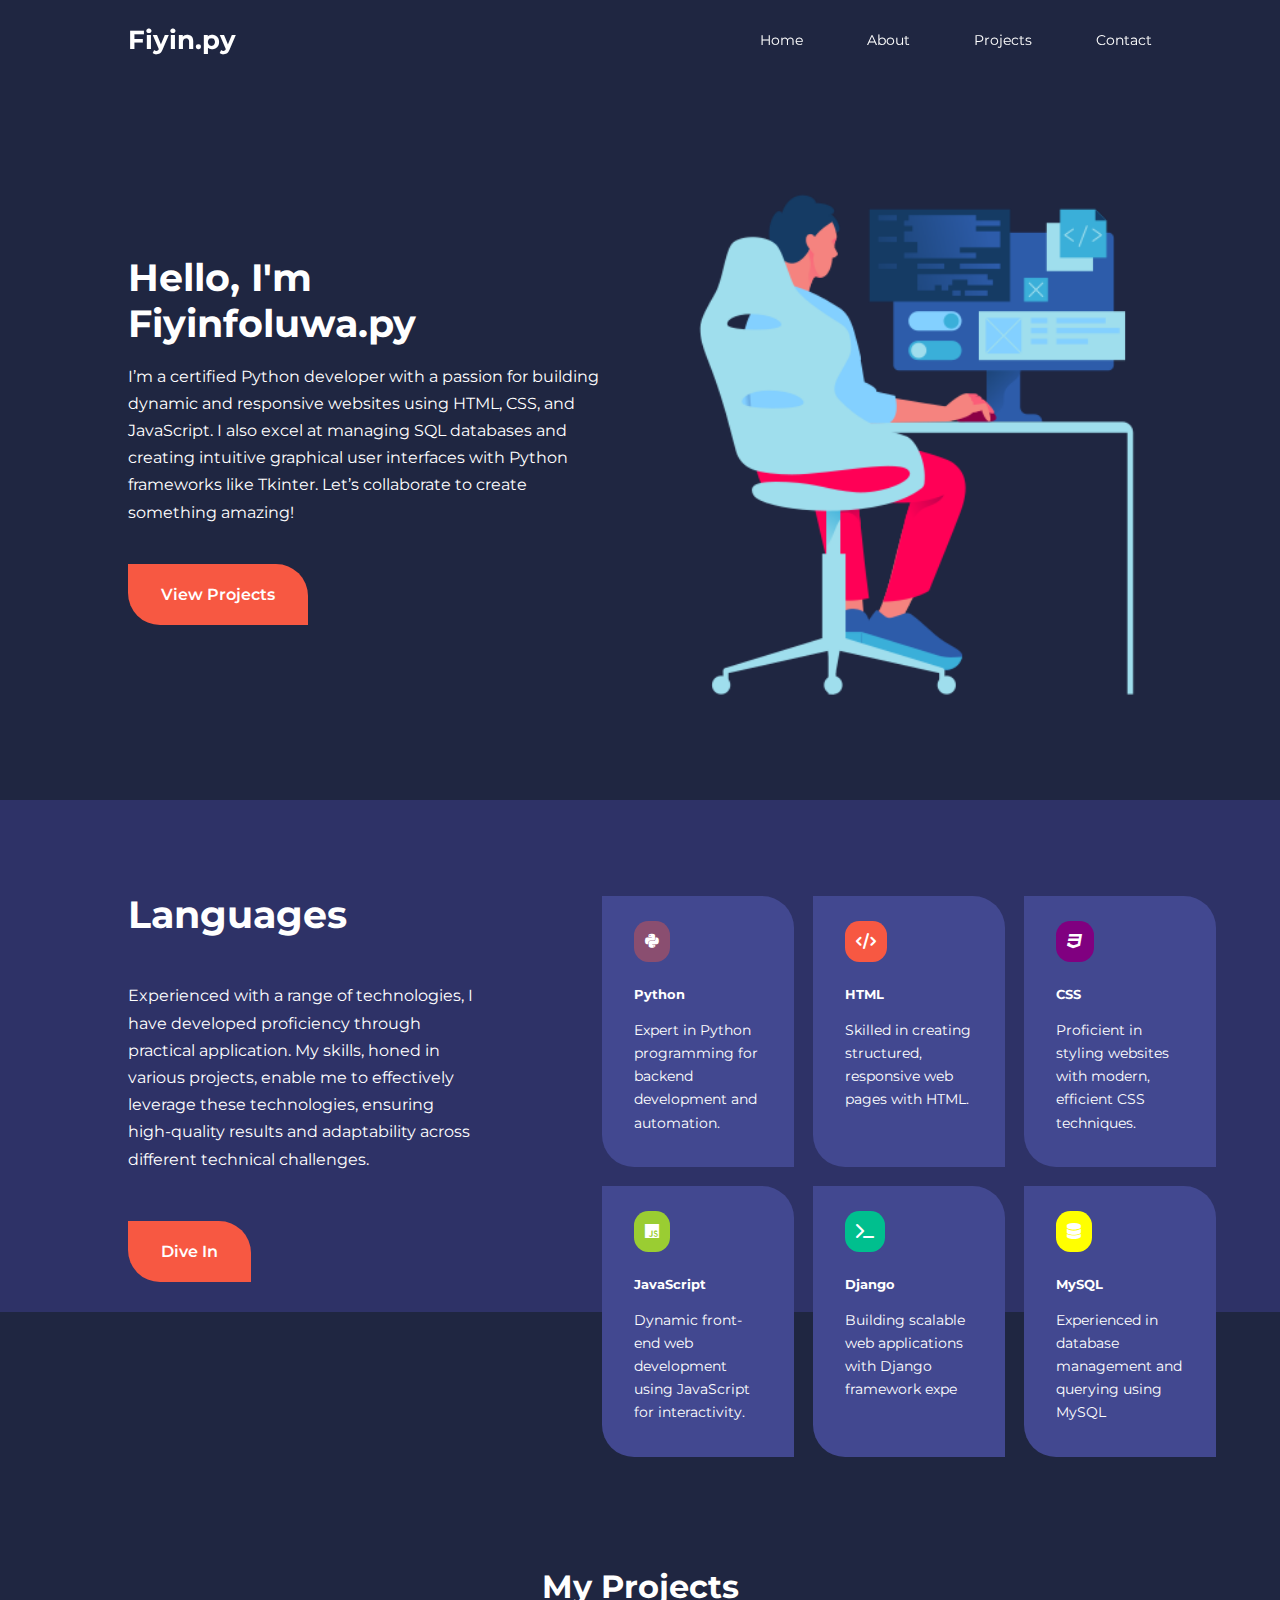
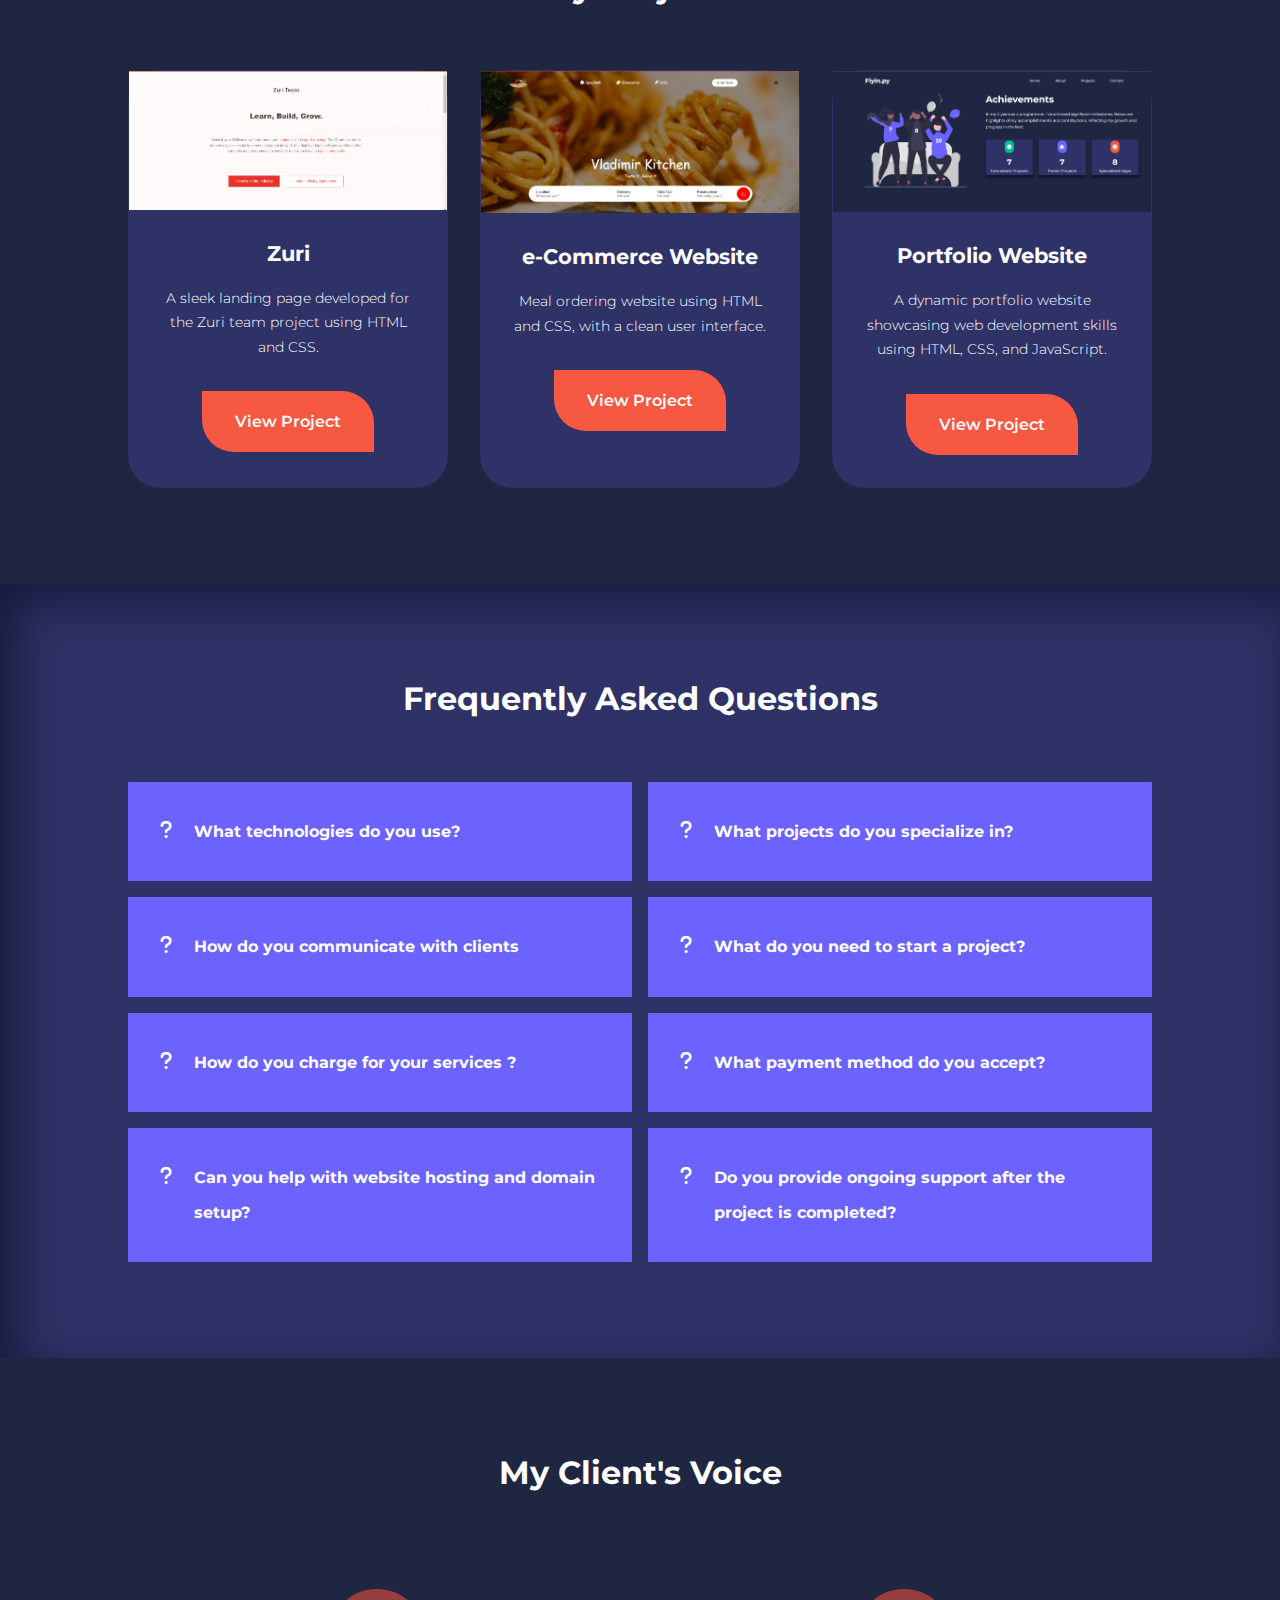
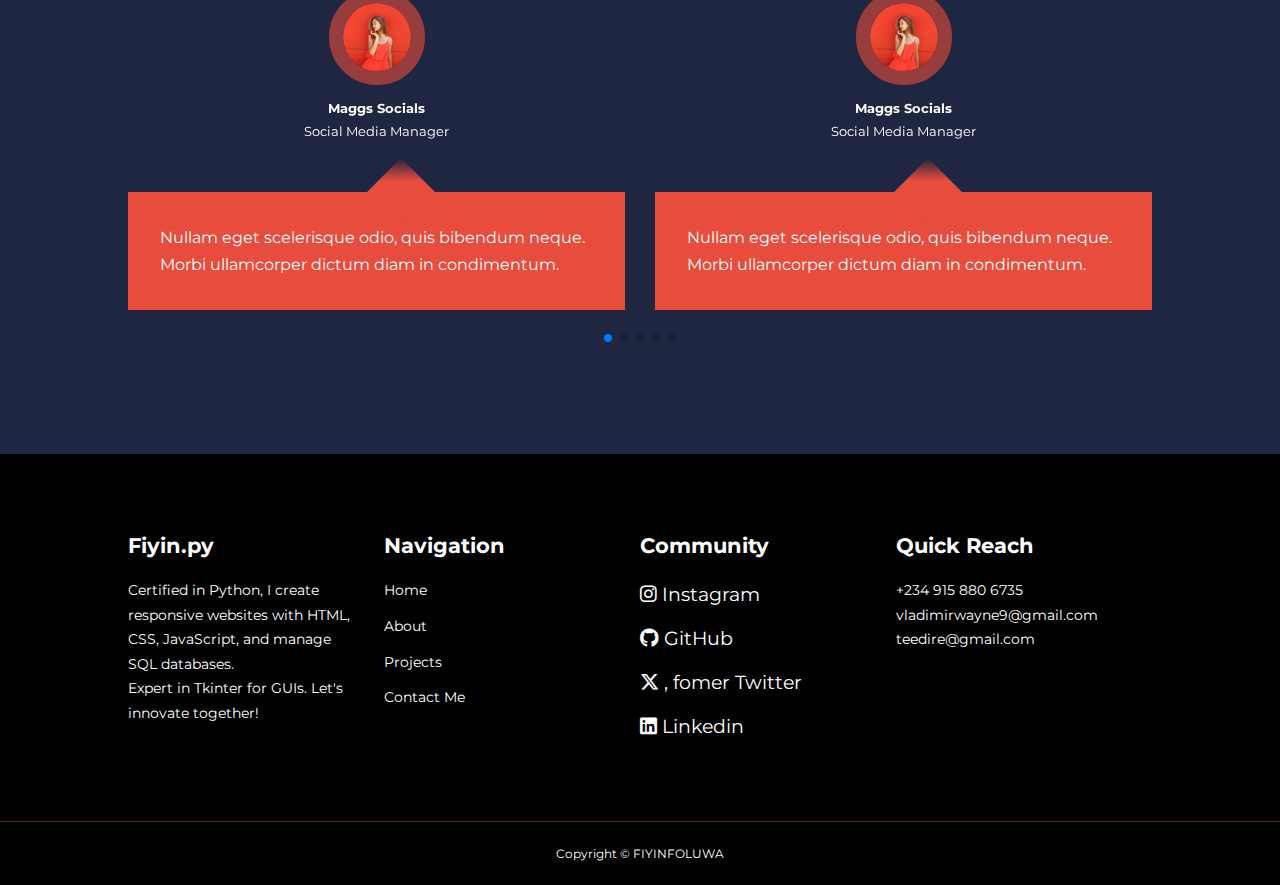
==== commit 6271b803: "3rd test run" ====
--- a/index.html
+++ b/index.html
@@ -129,31 +129,33 @@
                     <p>
                         A sleek landing page developed for the Zuri team project using HTML and CSS.
                     </p>
-                    <a href="https://fiyinfoluwapy.github.io/zuriWebsiteFrontendTask/" class="btn btn-primary" target="_blank">View Project</a>
+                    <a href="https://fiyinfoluwapy.github.io/zuriWebsiteFrontendTask/" class="btn btn-primary"
+                        target="_blank">View Project</a>
                 </div>
             </article>
 
             <article class="projects">
                 <div class="projects_snapshot">
-                    <img src="./images/vladKitchenHeader.png" alt="snapshot of the  e-Commerce project" >
+                    <img src="./images/vladKitchenHeader.png" alt="snapshot of the  e-Commerce project">
                 </div>
                 <div class="project_info">
                     <h4>e-Commerce Website</h4>
                     <p>Meal ordering website using HTML and CSS, with a clean user interface.</p>
-                    <a href="https://fiyinfoluwapy.github.io/vladimirKitchenProject/" class="btn btn-primary" target="_blank">View Project</a>
+                    <a href="https://fiyinfoluwapy.github.io/vladimirKitchenProject/" class="btn btn-primary"
+                        target="_blank">View Project</a>
                 </div>
             </article>
 
             <article class="projects">
                 <div class="projects_snapshot">
-                    <img src="./images/course3.jpg" alt="snapshot of the project">
+                    <img src="./images/portfolioSnapshot.png" alt="snapshot of the portfolio project">
                 </div>
                 <div class="project_info">
                     <h4> Portfolio Website</h4>
-                    <p>A dynamic portfolio showcasing web development skills using HTML, CSS, and JavaScript.
-
-                    </p>
-                    <a href="projects.html" class="btn btn-primary">View Project</a>
+                    <p>A dynamic portfolio website showcasing web development skills using HTML, CSS, and JavaScript.
+                    </p>
+                    <a href="https://fiyinfoluwapy.github.io/fiyinfoluwa-portfolio/" class="btn btn-primary"
+                        target="_blank">View Project</a>
                 </div>
             </article>
         </div>
--- a/style.css
+++ b/style.css
@@ -157,7 +157,7 @@
     position: relative;
     top: 5rem;
     overflow: hidden;
-    height: 70vh;
+    height: 80vh;
     margin-bottom: 5rem;
 }
 
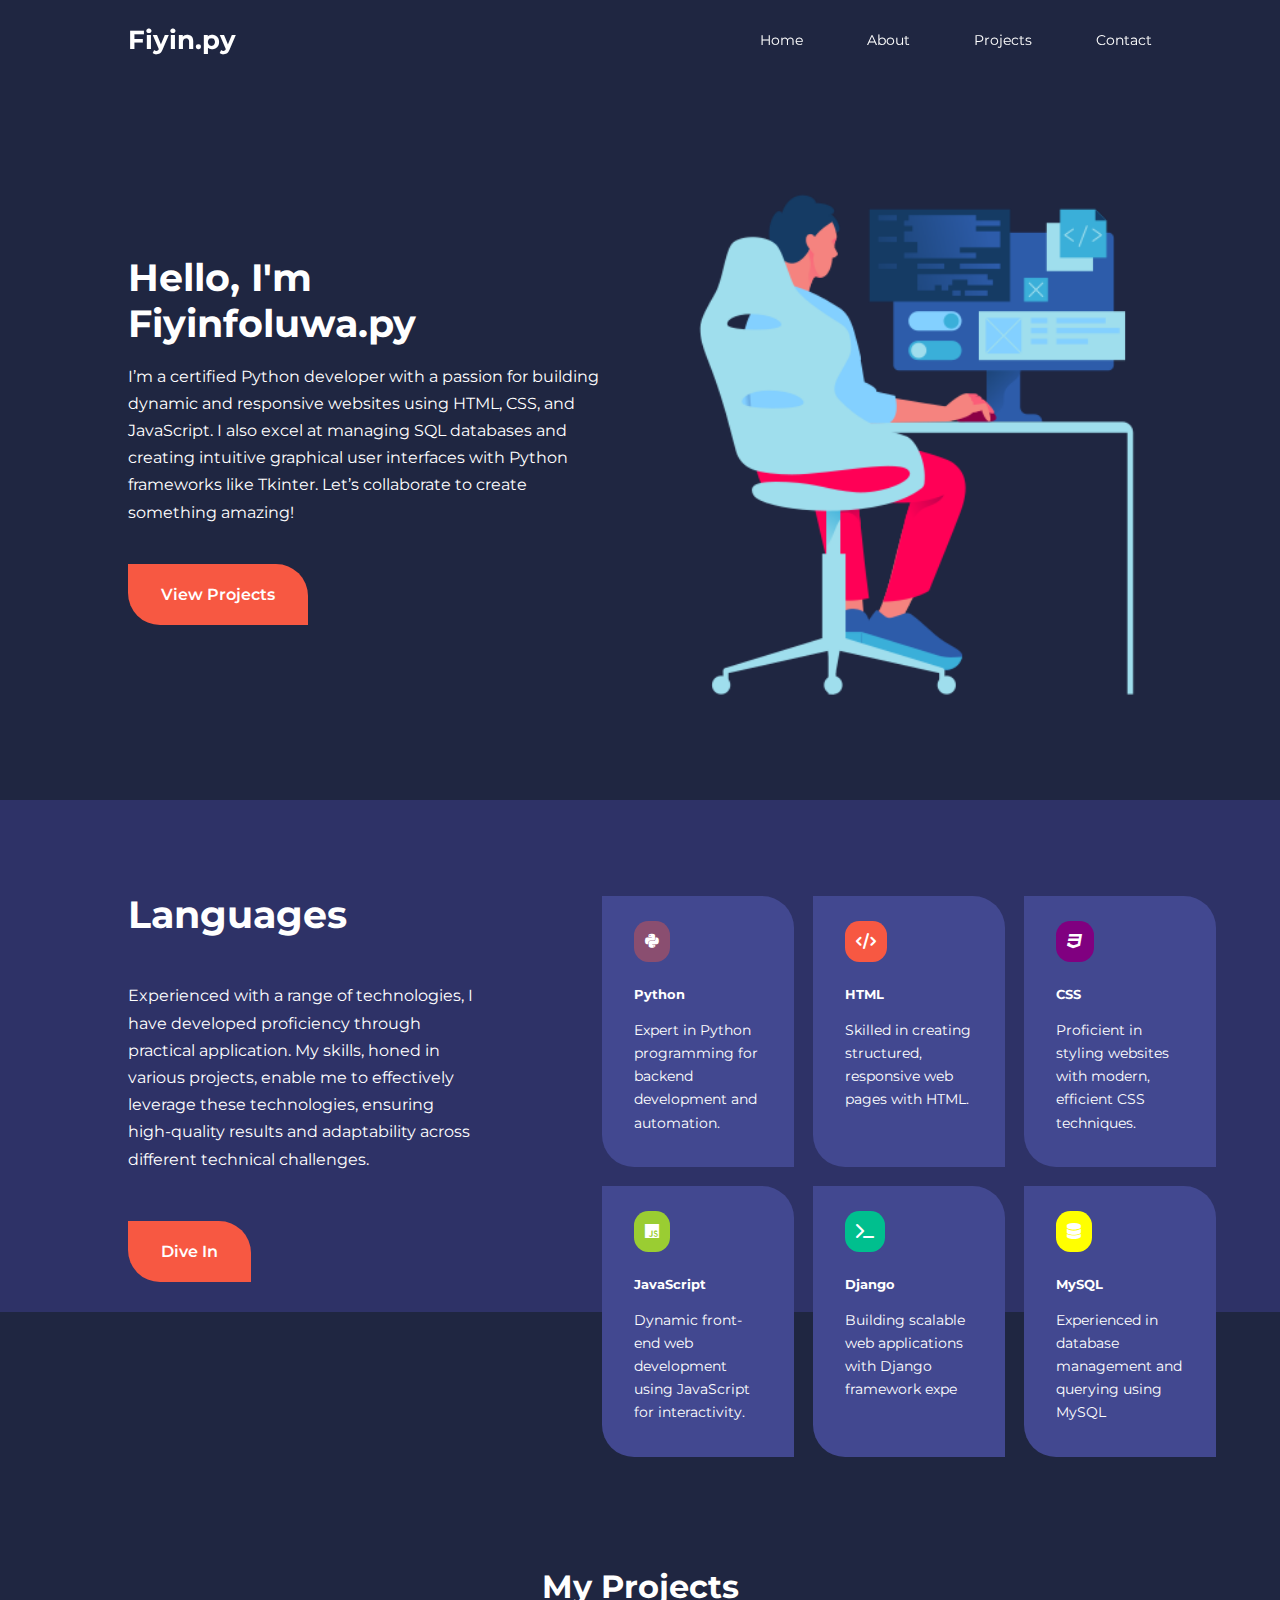
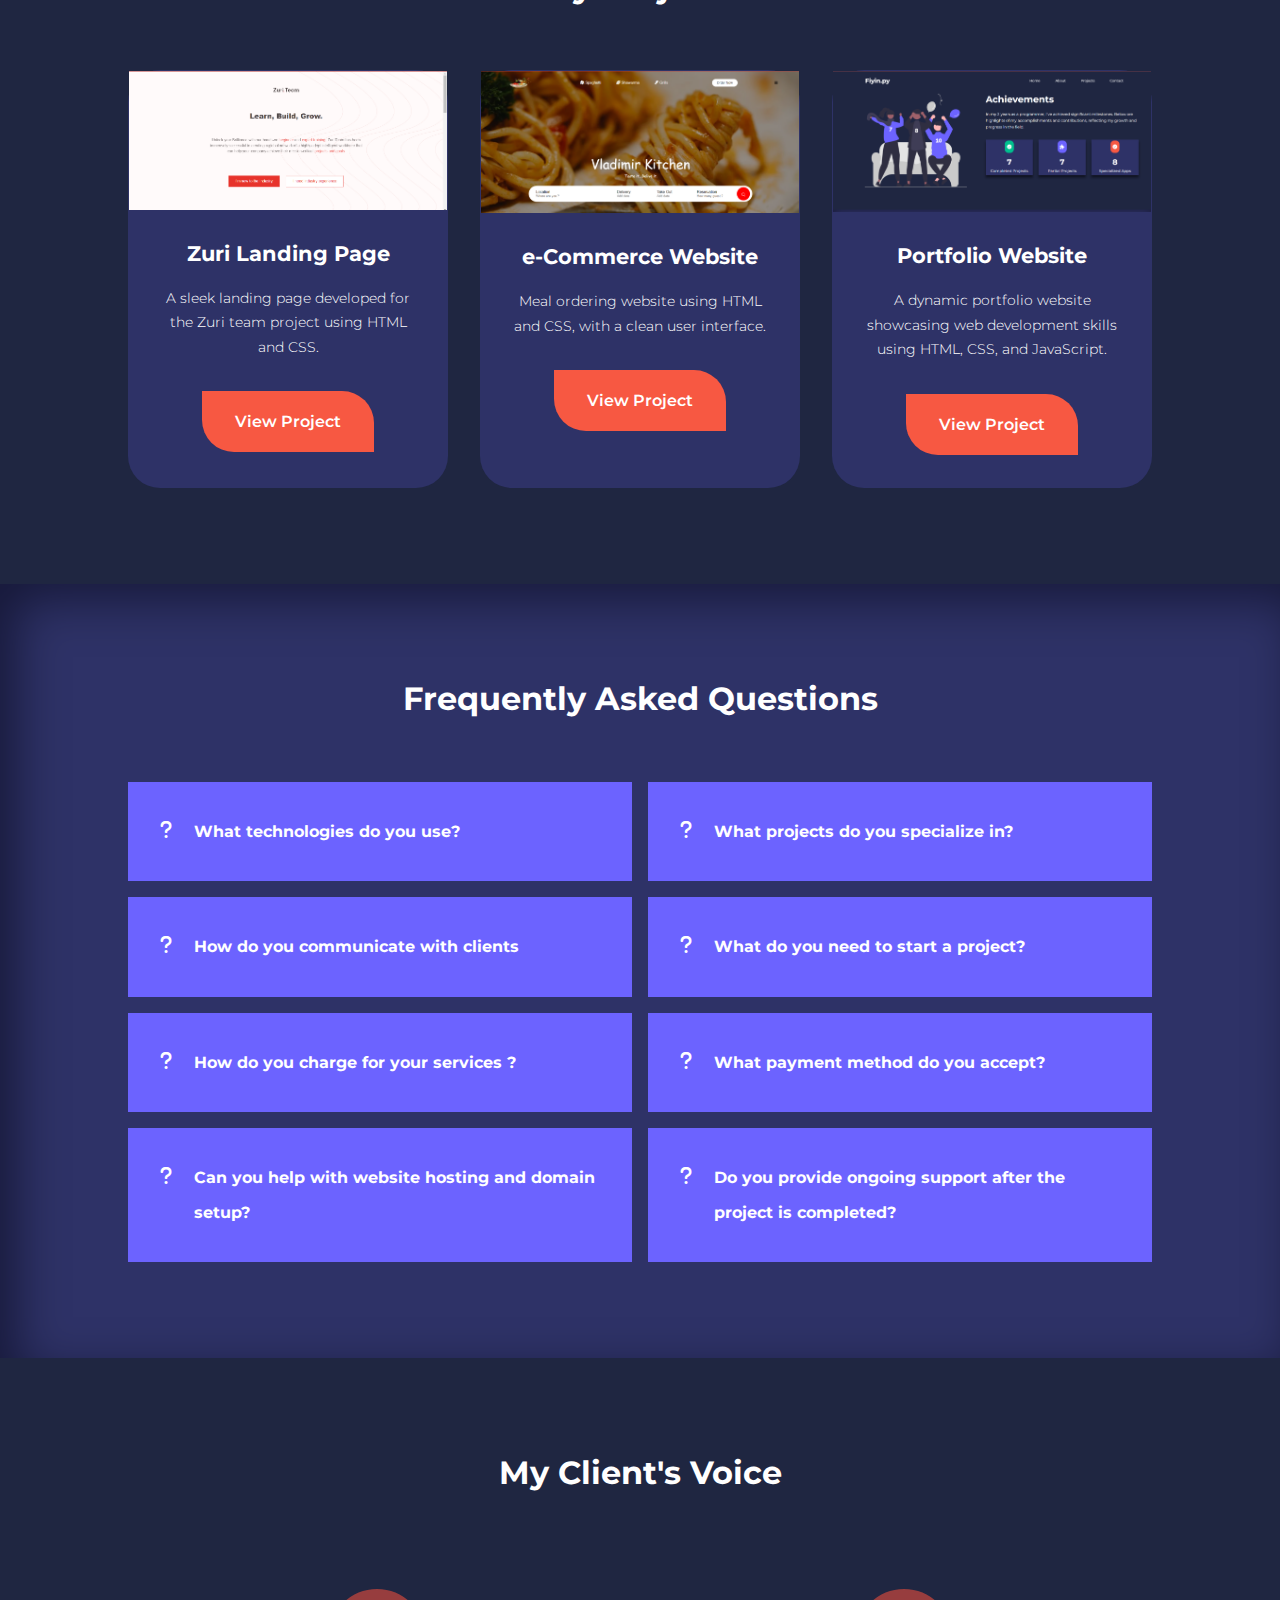
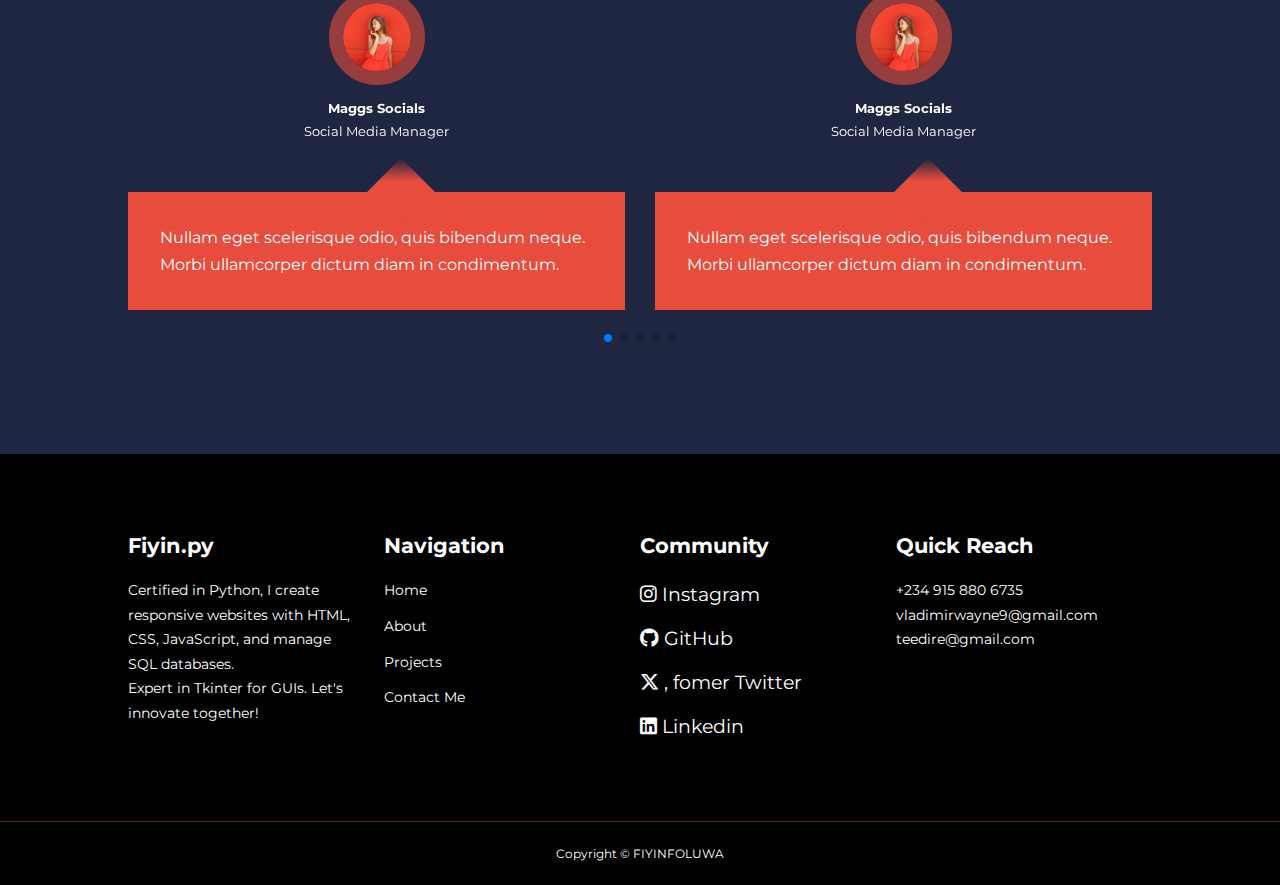
==== commit 8830afb5: "text fixes" ====
--- a/index.html
+++ b/index.html
@@ -125,7 +125,7 @@
                     <img src="./images/zuriTeam.png" alt="snapshot of the zuriTeam project">
                 </div>
                 <div class="project_info">
-                    <h4>Zuri </h4>
+                    <h4>Zuri Landing Page</h4>
                     <p>
                         A sleek landing page developed for the Zuri team project using HTML and CSS.
                     </p>
@@ -161,7 +161,7 @@
         </div>
     </section>
 
-    <!---------PROJECTS DONE----------->
+    <!---------FAQs----------->
     <section class="faqs">
         <h2>Frequently Asked Questions</h2>
         <div class="container faqs_container">
